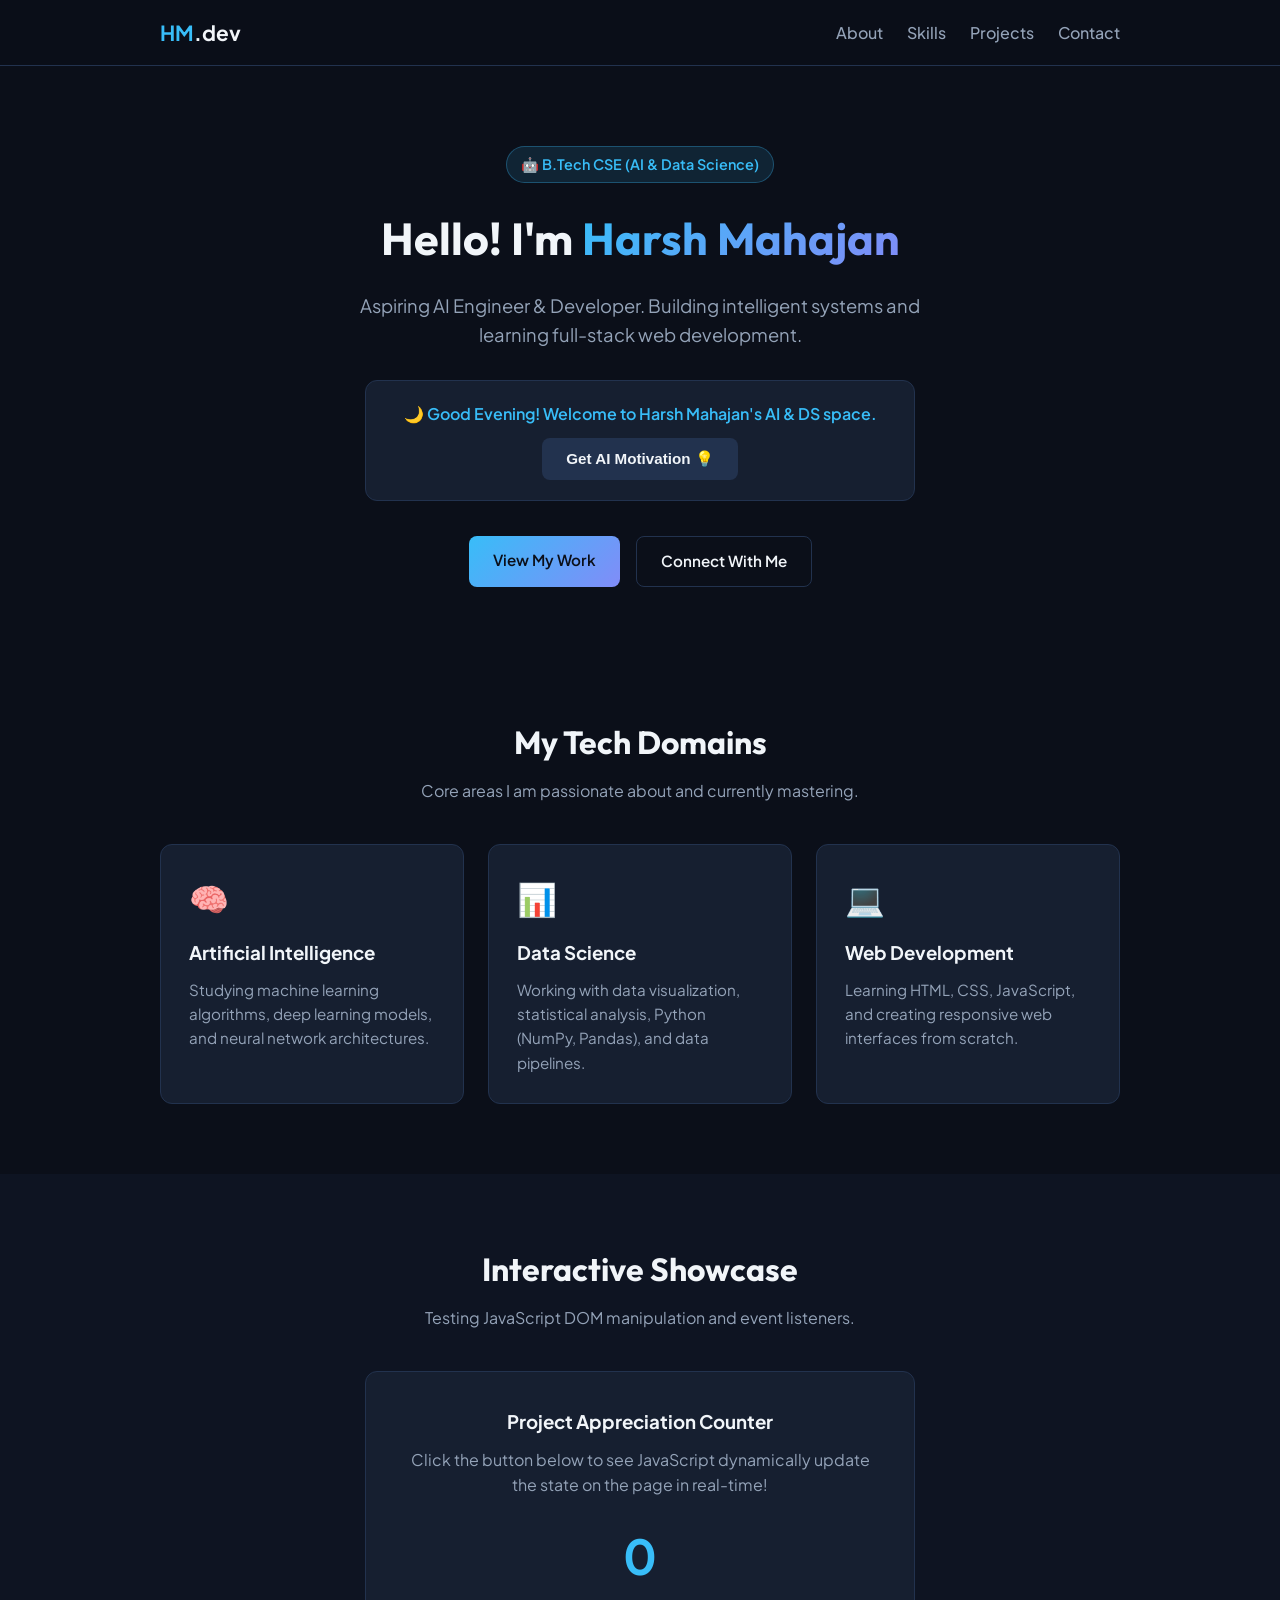
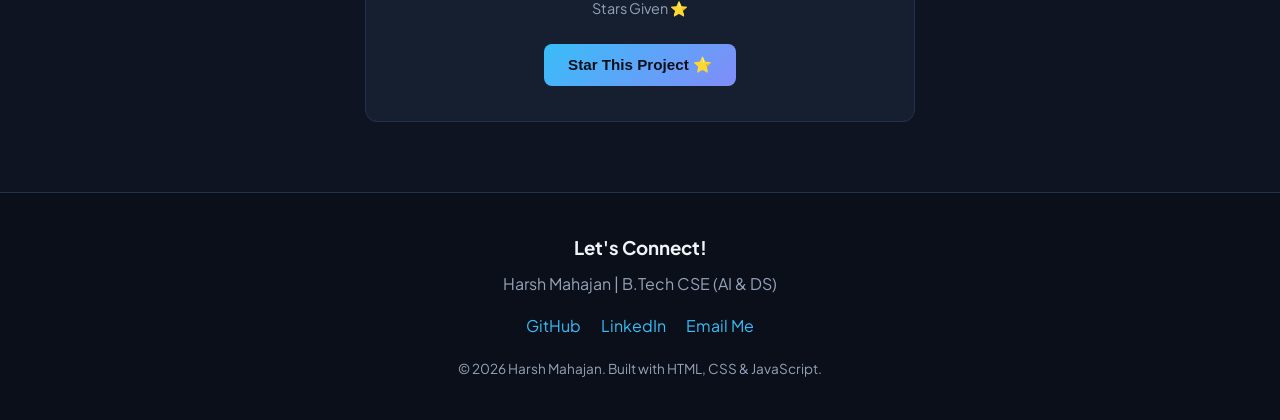
==== index.html @ 27049a89 "Initial commit" ====
<!DOCTYPE html>
<html lang="en">
<head>
  <meta charset="UTF-8" />
  <meta name="viewport" content="width=device-width, initial-scale=1.0" />
  <title>Harsh Mahajan | B.Tech CSE (AI & DS)</title>
  <meta name="description" content="Personal website of Harsh Mahajan - B.Tech CSE (AI & DS) Student. Exploring Artificial Intelligence, Data Science, and Web Development." />
  
  <!-- Google Fonts: Inter font for clean, modern look -->
  <link rel="preconnect" href="https://fonts.googleapis.com">
  <link rel="preconnect" href="https://fonts.gstatic.com" crossorigin>
  <link href="https://fonts.googleapis.com/css2?family=Outfit:wght@400;500;600;700&family=Plus+Jakarta+Sans:wght@400;500;600;700&display=swap" rel="stylesheet">
  
  <!-- Linking our CSS stylesheet -->
  <link rel="stylesheet" href="style.css" />
</head>
<body>

  <!-- Navigation Bar -->
  <header class="navbar">
    <div class="container nav-content">
      <div class="logo">
        <span class="logo-accent">HM</span>.dev
      </div>
      <nav>
        <ul class="nav-links">
          <li><a href="#about">About</a></li>
          <li><a href="#skills">Skills</a></li>
          <li><a href="#projects">Projects</a></li>
          <li><a href="#contact">Contact</a></li>
        </ul>
      </nav>
    </div>
  </header>

  <!-- Hero Section -->
  <section id="about" class="hero">
    <div class="container">
      <div class="badge">🤖 B.Tech CSE (AI & Data Science)</div>
      <h1 class="hero-title">
        Hello! I'm <span class="highlight">Harsh Mahajan</span>
      </h1>
      <p class="hero-subtitle">
        Aspiring AI Engineer & Developer. Building intelligent systems and learning full-stack web development.
      </p>
      
      <!-- Interactive Greeting Box (Powered by JavaScript) -->
      <div class="greeting-box" id="greetingBox">
        <p id="greetingText">Loading greeting...</p>
        <button id="quoteBtn" class="btn btn-secondary">Get AI Motivation 💡</button>
      </div>

      <div class="hero-actions">
        <a href="#projects" class="btn btn-primary">View My Work</a>
        <a href="#contact" class="btn btn-outline">Connect With Me</a>
      </div>
    </div>
  </section>

  <!-- About & Skills Section -->
  <section id="skills" class="section">
    <div class="container">
      <h2 class="section-title">My Tech Domains</h2>
      <p class="section-subtitle">Core areas I am passionate about and currently mastering.</p>
      
      <div class="grid cards-grid">
        <!-- Card 1 -->
        <div class="card">
          <div class="card-icon">🧠</div>
          <h3>Artificial Intelligence</h3>
          <p>Studying machine learning algorithms, deep learning models, and neural network architectures.</p>
        </div>

        <!-- Card 2 -->
        <div class="card">
          <div class="card-icon">📊</div>
          <h3>Data Science</h3>
          <p>Working with data visualization, statistical analysis, Python (NumPy, Pandas), and data pipelines.</p>
        </div>

        <!-- Card 3 -->
        <div class="card">
          <div class="card-icon">💻</div>
          <h3>Web Development</h3>
          <p>Learning HTML, CSS, JavaScript, and creating responsive web interfaces from scratch.</p>
        </div>
      </div>
    </div>
  </section>

  <!-- Interactive Project / Counter Section -->
  <section id="projects" class="section section-alt">
    <div class="container">
      <h2 class="section-title">Interactive Showcase</h2>
      <p class="section-subtitle">Testing JavaScript DOM manipulation and event listeners.</p>

      <div class="interactive-card">
        <h3>Project Appreciation Counter</h3>
        <p>Click the button below to see JavaScript dynamically update the state on the page in real-time!</p>
        
        <div class="counter-display">
          <span class="counter-number" id="likeCounter">0</span>
          <span class="counter-label">Stars Given ⭐</span>
        </div>

        <button id="likeBtn" class="btn btn-primary">Star This Project ⭐</button>
      </div>
    </div>
  </section>

  <!-- Contact & Footer -->
  <footer id="contact" class="footer">
    <div class="container">
      <h3>Let's Connect!</h3>
      <p>Harsh Mahajan | B.Tech CSE (AI & DS)</p>
      <div class="footer-links">
        <a href="https://github.com" target="_blank">GitHub</a>
        <a href="https://linkedin.com" target="_blank">LinkedIn</a>
        <a href="mailto:harsh@example.com">Email Me</a>
      </div>
      <p class="copyright">© 2026 Harsh Mahajan. Built with HTML, CSS & JavaScript.</p>
    </div>
  </footer>

  <!-- Linking our JavaScript file at the end of the body -->
  <script src="script.js"></script>
</body>
</html>
---- style.css ----
/* ==========================================================================
   1. CSS VARIABLES (Theme Colors & Font Settings)
   Variables let you store values in one place and reuse them everywhere!
   ========================================================================== */
:root {
  --bg-color: #0b0f19;         /* Main background (deep dark) */
  --card-bg: #161f30;          /* Card background */
  --card-border: #22324e;      /* Subtle card border */
  --accent: #38bdf8;           /* Cyan highlight color */
  --accent-purple: #818cf8;    /* Indigo/Purple accent */
  --text-primary: #f1f5f9;     /* Bright text color */
  --text-muted: #94a3b8;       /* Grey secondary text */
}

/* ==========================================================================
   2. BASIC RESET & GLOBAL STYLES
   Resetting margin & padding ensures all browsers display the page consistently.
   ========================================================================== */
* {
  margin: 0;
  padding: 0;
  box-sizing: border-box; /* Includes padding & border in element's total width */
}

body {
  background-color: var(--bg-color);
  color: var(--text-primary);
  font-family: 'Plus Jakarta Sans', -apple-system, BlinkMacSystemFont, sans-serif;
  line-height: 1.6;
}

.container {
  max-width: 1000px;
  margin: 0 auto;
  padding: 0 20px;
}

/* ==========================================================================
   3. NAVIGATION BAR (Flexbox example)
   ========================================================================== */
.navbar {
  background-color: rgba(11, 15, 25, 0.85);
  backdrop-filter: blur(10px);
  position: sticky;
  top: 0;
  border-bottom: 1px solid var(--card-border);
  z-index: 100;
  padding: 16px 0;
}

.nav-content {
  display: flex;
  justify-content: space-between;
  align-items: center;
}

.logo {
  font-size: 1.3rem;
  font-weight: 700;
}

.logo-accent {
  color: var(--accent);
}

.nav-links {
  display: flex;
  list-style: none;
  gap: 24px;
}

.nav-links a {
  color: var(--text-muted);
  text-decoration: none;
  font-weight: 500;
  transition: color 0.3s ease;
}

.nav-links a:hover {
  color: var(--accent);
}

/* ==========================================================================
   4. HERO SECTION
   ========================================================================== */
.hero {
  text-align: center;
  padding: 80px 0 60px;
}

.badge {
  display: inline-block;
  background: rgba(56, 189, 248, 0.12);
  color: var(--accent);
  padding: 6px 14px;
  border-radius: 20px;
  font-size: 0.9rem;
  font-weight: 600;
  margin-bottom: 20px;
  border: 1px solid rgba(56, 189, 248, 0.3);
}

.hero-title {
  font-family: 'Outfit', sans-serif;
  font-size: 2.8rem;
  font-weight: 700;
  margin-bottom: 16px;
}

.highlight {
  background: linear-gradient(135deg, var(--accent), var(--accent-purple));
  -webkit-background-clip: text;
  -webkit-text-fill-color: transparent;
}

.hero-subtitle {
  color: var(--text-muted);
  font-size: 1.15rem;
  max-width: 600px;
  margin: 0 auto 30px;
}

/* Interactive Greeting Box */
.greeting-box {
  background: var(--card-bg);
  border: 1px solid var(--card-border);
  padding: 20px;
  border-radius: 12px;
  max-width: 550px;
  margin: 0 auto 35px;
}

#greetingText {
  color: var(--accent);
  font-weight: 600;
  margin-bottom: 12px;
}

/* Buttons */
.hero-actions {
  display: flex;
  justify-content: center;
  gap: 16px;
}

.btn {
  padding: 12px 24px;
  border-radius: 8px;
  text-decoration: none;
  font-weight: 600;
  cursor: pointer;
  border: none;
  font-size: 0.95rem;
  transition: transform 0.2s ease, background 0.3s ease;
}

.btn:hover {
  transform: translateY(-2px);
}

.btn-primary {
  background: linear-gradient(135deg, var(--accent), var(--accent-purple));
  color: #0b0f19;
}

.btn-secondary {
  background: #22324e;
  color: var(--text-primary);
}

.btn-outline {
  border: 1px solid var(--card-border);
  color: var(--text-primary);
  background: transparent;
}

.btn-outline:hover {
  border-color: var(--accent);
  color: var(--accent);
}

/* ==========================================================================
   5. SECTIONS & CSS GRID (Cards Grid)
   ========================================================================== */
.section {
  padding: 70px 0;
}

.section-alt {
  background-color: #0e1422;
}

.section-title {
  font-family: 'Outfit', sans-serif;
  font-size: 2rem;
  text-align: center;
  margin-bottom: 10px;
}

.section-subtitle {
  color: var(--text-muted);
  text-align: center;
  margin-bottom: 40px;
}

/* Grid Layout for Cards */
.cards-grid {
  display: grid;
  grid-template-columns: repeat(auto-fit, minmax(280px, 1fr));
  gap: 24px;
}

.card {
  background: var(--card-bg);
  border: 1px solid var(--card-border);
  padding: 28px;
  border-radius: 12px;
  transition: transform 0.3s ease, border-color 0.3s ease;
}

.card:hover {
  transform: translateY(-6px);
  border-color: var(--accent);
}

.card-icon {
  font-size: 2rem;
  margin-bottom: 14px;
}

.card h3 {
  margin-bottom: 10px;
  color: var(--text-primary);
}

.card p {
  color: var(--text-muted);
  font-size: 0.95rem;
}

/* Interactive Project Card */
.interactive-card {
  background: var(--card-bg);
  border: 1px solid var(--card-border);
  padding: 35px;
  border-radius: 12px;
  text-align: center;
  max-width: 550px;
  margin: 0 auto;
}

.interactive-card h3 {
  margin-bottom: 10px;
}

.interactive-card p {
  color: var(--text-muted);
  margin-bottom: 20px;
}

.counter-display {
  margin-bottom: 24px;
}

.counter-number {
  font-size: 3rem;
  font-weight: 700;
  color: var(--accent);
  display: block;
}

.counter-label {
  color: var(--text-muted);
  font-size: 0.9rem;
}

/* ==========================================================================
   6. FOOTER
   ========================================================================== */
.footer {
  border-top: 1px solid var(--card-border);
  padding: 40px 0;
  text-align: center;
}

.footer h3 {
  margin-bottom: 8px;
}

.footer p {
  color: var(--text-muted);
}

.footer-links {
  display: flex;
  justify-content: center;
  gap: 20px;
  margin: 16px 0;
}

.footer-links a {
  color: var(--accent);
  text-decoration: none;
}

.footer-links a:hover {
  text-decoration: underline;
}

.copyright {
  font-size: 0.85rem;
  margin-top: 20px;
  color: var(--text-muted);
}
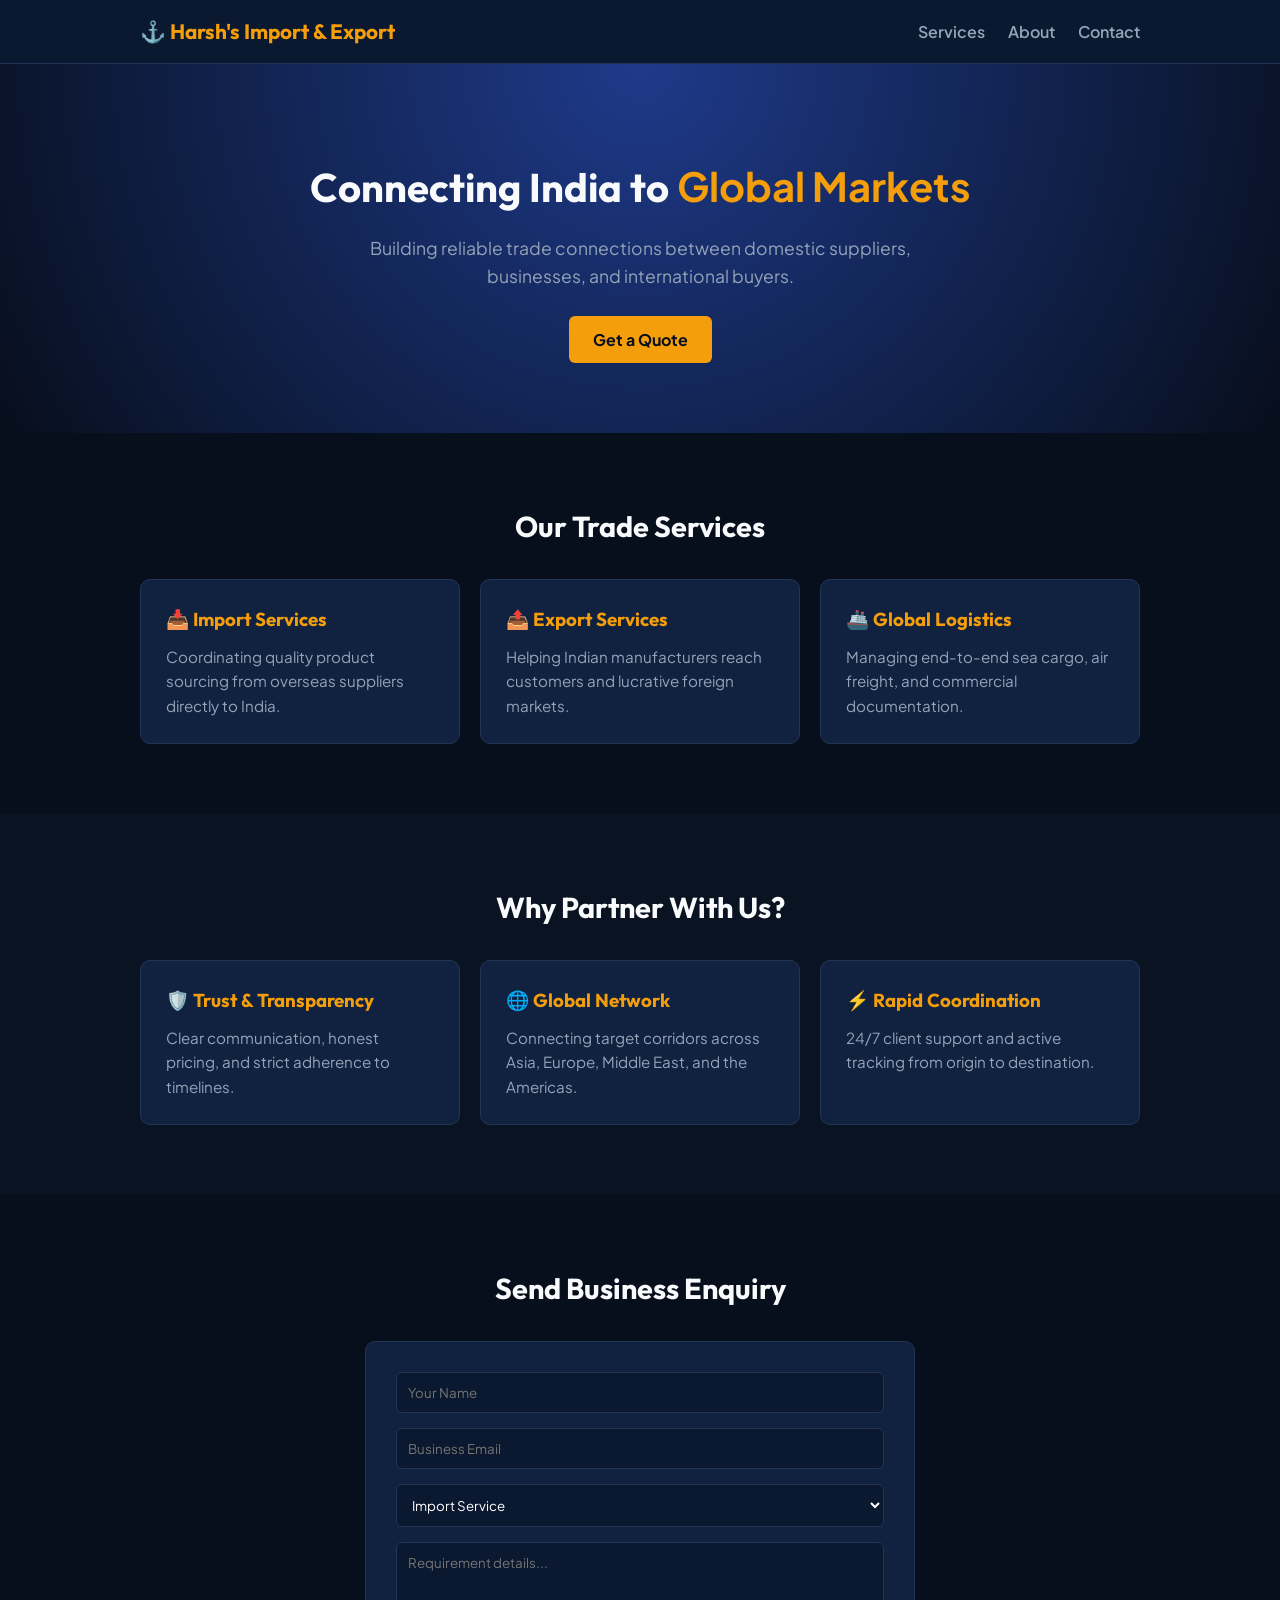
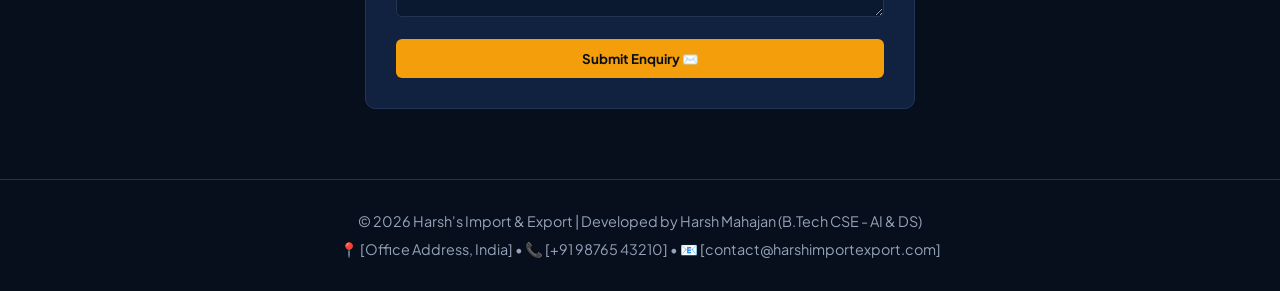
==== commit c6d4c8bd: "Initial website" ====
--- a/index.html
+++ b/index.html
@@ -1,128 +1,296 @@
 <!DOCTYPE html>
 <html lang="en">
+
 <head>
-  <meta charset="UTF-8" />
-  <meta name="viewport" content="width=device-width, initial-scale=1.0" />
-  <title>Harsh Mahajan | B.Tech CSE (AI & DS)</title>
-  <meta name="description" content="Personal website of Harsh Mahajan - B.Tech CSE (AI & DS) Student. Exploring Artificial Intelligence, Data Science, and Web Development." />
-  
-  <!-- Google Fonts: Inter font for clean, modern look -->
-  <link rel="preconnect" href="https://fonts.googleapis.com">
-  <link rel="preconnect" href="https://fonts.gstatic.com" crossorigin>
-  <link href="https://fonts.googleapis.com/css2?family=Outfit:wght@400;500;600;700&family=Plus+Jakarta+Sans:wght@400;500;600;700&display=swap" rel="stylesheet">
-  
-  <!-- Linking our CSS stylesheet -->
-  <link rel="stylesheet" href="style.css" />
+
+  <meta charset="UTF-8">
+  <meta name="viewport" content="width=device-width, initial-scale=1.0">
+  <title>Harsh's Import & Export | Connecting India to Global Markets</title>
+  <!-- Modern Google Fonts: Outfit for titles, Plus Jakarta Sans for body text -->
+  <link
+    href="https://fonts.googleapis.com/css2?family=Outfit:wght@600;700&family=Plus+Jakarta+Sans:wght@400;600&display=swap"
+    rel="stylesheet">
+  <style>
+    /* 1. COLOR VARIABLES & BASE RESET */
+    :root {
+      --navy: #0a192f;
+      --card-bg: #112240;
+      --gold: #f59e0b;
+      --text: #f8fafc;
+      --muted: #94a3b8;
+    }
+
+    * {
+      margin: 0;
+      padding: 0;
+      box-sizing: border-box;
+      font-family: 'Plus Jakarta Sans', sans-serif;
+    }
+
+    body {
+      background: #070e1c;
+      color: var(--text);
+      line-height: 1.6;
+    }
+
+    .container {
+      width: 90%;
+      max-width: 1000px;
+      margin: auto;
+      padding: 20px 0;
+    }
+
+    /* 2. NAVIGATION BAR */
+    header {
+      background: var(--navy);
+      border-bottom: 1px solid #233554;
+      position: sticky;
+      top: 0;
+      z-index: 100;
+    }
+
+    .nav {
+      display: flex;
+      justify-content: space-between;
+      align-items: center;
+      padding: 15px 0;
+    }
+
+    .logo {
+      font-family: 'Outfit', sans-serif;
+      font-size: 1.3rem;
+      font-weight: 700;
+      color: var(--gold);
+    }
+
+    .nav a {
+      color: var(--muted);
+      text-decoration: none;
+      margin-left: 20px;
+      font-weight: 600;
+      transition: 0.3s;
+    }
+
+    .nav a:hover {
+      color: var(--gold);
+    }
+
+    /* 3. HERO SECTION */
+    .hero {
+      text-align: center;
+      padding: 70px 0 50px;
+      background: radial-gradient(circle at top, #1e3a8a, #070e1c);
+    }
+
+    .hero h1 {
+      font-family: 'Outfit', sans-serif;
+      font-size: 2.5rem;
+      margin-bottom: 15px;
+    }
+
+    .hero span {
+      color: var(--gold);
+    }
+
+    .hero p {
+      color: var(--muted);
+      max-width: 600px;
+      margin: auto auto 25px;
+      font-size: 1.1rem;
+    }
+
+    /* 4. BUTTONS */
+    .btn {
+      background: var(--gold);
+      color: #070e1c;
+      padding: 11px 24px;
+      border-radius: 6px;
+      text-decoration: none;
+      font-weight: 700;
+      border: none;
+      cursor: pointer;
+      transition: 0.3s;
+      display: inline-block;
+    }
+
+    .btn:hover {
+      background: #d97706;
+      transform: translateY(-2px);
+    }
+
+    /* 5. SECTIONS & RESPONSIVE CARDS GRID */
+    .section {
+      padding: 50px 0;
+    }
+
+    .section-title {
+      font-family: 'Outfit', sans-serif;
+      text-align: center;
+      font-size: 1.8rem;
+      margin-bottom: 30px;
+    }
+
+    .grid {
+      display: grid;
+      grid-template-columns: repeat(auto-fit, minmax(260px, 1fr));
+      gap: 20px;
+    }
+
+    .card {
+      background: var(--card-bg);
+      border: 1px solid #233554;
+      border-radius: 10px;
+      padding: 25px;
+      transition: 0.3s;
+    }
+
+    .card:hover {
+      transform: translateY(-5px);
+      border-color: var(--gold);
+    }
+
+    .card h3 {
+      color: var(--gold);
+      margin-bottom: 10px;
+      font-family: 'Outfit', sans-serif;
+    }
+
+    .card p {
+      color: var(--muted);
+      font-size: 0.95rem;
+    }
+
+    /* 6. BUSINESS ENQUIRY FORM */
+    .form-box {
+      background: var(--card-bg);
+      border: 1px solid #233554;
+      padding: 30px;
+      border-radius: 10px;
+      max-width: 550px;
+      margin: auto;
+    }
+
+    .form-box input,
+    .form-box textarea,
+    .form-box select {
+      width: 100%;
+      padding: 11px;
+      margin-bottom: 15px;
+      border-radius: 6px;
+      border: 1px solid #233554;
+      background: #0a192f;
+      color: #fff;
+      outline: none;
+    }
+
+    .form-box input:focus,
+    .form-box textarea:focus {
+      border-color: var(--gold);
+    }
+
+    /* 7. FOOTER */
+    footer {
+      text-align: center;
+      padding: 30px 0;
+      border-top: 1px solid #233554;
+      color: var(--muted);
+      font-size: 0.9rem;
+    }
+  </style>
 </head>
+
 <body>
-
-  <!-- Navigation Bar -->
-  <header class="navbar">
-    <div class="container nav-content">
-      <div class="logo">
-        <span class="logo-accent">HM</span>.dev
+  <!-- HEADER NAVIGATION -->
+  <header>
+    <div class="container nav">
+      <div class="logo">⚓ Harsh's Import & Export</div>
+      <nav>
+        <a href="#services">Services</a>
+        <a href="#about">About</a>
+        <a href="#contact">Contact</a>
+      </nav>
+    </div>
+  </header>
+  <!-- HERO SECTION -->
+  <section class="hero">
+    <div class="container">
+      <h1>Connecting India to <span>Global Markets</span></h1>
+      <p>Building reliable trade connections between domestic suppliers, businesses, and international buyers.</p>
+      <a href="#contact" class="btn">Get a Quote</a>
+    </div>
+  </section>
+  <!-- SERVICES SECTION -->
+  <section id="services" class="section">
+    <div class="container">
+      <h2 class="section-title">Our Trade Services</h2>
+      <div class="grid">
+        <div class="card">
+          <h3>📥 Import Services</h3>
+          <p>Coordinating quality product sourcing from overseas suppliers directly to India.</p>
+        </div>
+        <div class="card">
+          <h3>📤 Export Services</h3>
+          <p>Helping Indian manufacturers reach customers and lucrative foreign markets.</p>
+        </div>
+        <div class="card">
+          <h3>🚢 Global Logistics</h3>
+          <p>Managing end-to-end sea cargo, air freight, and commercial documentation.</p>
+        </div>
       </div>
-      <nav>
-        <ul class="nav-links">
-          <li><a href="#about">About</a></li>
-          <li><a href="#skills">Skills</a></li>
-          <li><a href="#projects">Projects</a></li>
-          <li><a href="#contact">Contact</a></li>
-        </ul>
-      </nav>
-    </div>
-  </header>
-
-  <!-- Hero Section -->
-  <section id="about" class="hero">
-    <div class="container">
-      <div class="badge">🤖 B.Tech CSE (AI & Data Science)</div>
-      <h1 class="hero-title">
-        Hello! I'm <span class="highlight">Harsh Mahajan</span>
-      </h1>
-      <p class="hero-subtitle">
-        Aspiring AI Engineer & Developer. Building intelligent systems and learning full-stack web development.
-      </p>
-      
-      <!-- Interactive Greeting Box (Powered by JavaScript) -->
-      <div class="greeting-box" id="greetingBox">
-        <p id="greetingText">Loading greeting...</p>
-        <button id="quoteBtn" class="btn btn-secondary">Get AI Motivation 💡</button>
+    </div>
+  </section>
+  <!-- ABOUT SECTION -->
+  <section id="about" class="section" style="background: #091322;">
+    <div class="container">
+      <h2 class="section-title">Why Partner With Us?</h2>
+      <div class="grid">
+        <div class="card">
+          <h3>🛡️ Trust & Transparency</h3>
+          <p>Clear communication, honest pricing, and strict adherence to timelines.</p>
+        </div>
+        <div class="card">
+          <h3>🌐 Global Network</h3>
+          <p>Connecting target corridors across Asia, Europe, Middle East, and the Americas.</p>
+        </div>
+        <div class="card">
+          <h3>⚡ Rapid Coordination</h3>
+          <p>24/7 client support and active tracking from origin to destination.</p>
+        </div>
       </div>
-
-      <div class="hero-actions">
-        <a href="#projects" class="btn btn-primary">View My Work</a>
-        <a href="#contact" class="btn btn-outline">Connect With Me</a>
-      </div>
-    </div>
-  </section>
-
-  <!-- About & Skills Section -->
-  <section id="skills" class="section">
-    <div class="container">
-      <h2 class="section-title">My Tech Domains</h2>
-      <p class="section-subtitle">Core areas I am passionate about and currently mastering.</p>
-      
-      <div class="grid cards-grid">
-        <!-- Card 1 -->
-        <div class="card">
-          <div class="card-icon">🧠</div>
-          <h3>Artificial Intelligence</h3>
-          <p>Studying machine learning algorithms, deep learning models, and neural network architectures.</p>
-        </div>
-
-        <!-- Card 2 -->
-        <div class="card">
-          <div class="card-icon">📊</div>
-          <h3>Data Science</h3>
-          <p>Working with data visualization, statistical analysis, Python (NumPy, Pandas), and data pipelines.</p>
-        </div>
-
-        <!-- Card 3 -->
-        <div class="card">
-          <div class="card-icon">💻</div>
-          <h3>Web Development</h3>
-          <p>Learning HTML, CSS, JavaScript, and creating responsive web interfaces from scratch.</p>
-        </div>
-      </div>
-    </div>
-  </section>
-
-  <!-- Interactive Project / Counter Section -->
-  <section id="projects" class="section section-alt">
-    <div class="container">
-      <h2 class="section-title">Interactive Showcase</h2>
-      <p class="section-subtitle">Testing JavaScript DOM manipulation and event listeners.</p>
-
-      <div class="interactive-card">
-        <h3>Project Appreciation Counter</h3>
-        <p>Click the button below to see JavaScript dynamically update the state on the page in real-time!</p>
-        
-        <div class="counter-display">
-          <span class="counter-number" id="likeCounter">0</span>
-          <span class="counter-label">Stars Given ⭐</span>
-        </div>
-
-        <button id="likeBtn" class="btn btn-primary">Star This Project ⭐</button>
-      </div>
-    </div>
-  </section>
-
-  <!-- Contact & Footer -->
-  <footer id="contact" class="footer">
-    <div class="container">
-      <h3>Let's Connect!</h3>
-      <p>Harsh Mahajan | B.Tech CSE (AI & DS)</p>
-      <div class="footer-links">
-        <a href="https://github.com" target="_blank">GitHub</a>
-        <a href="https://linkedin.com" target="_blank">LinkedIn</a>
-        <a href="mailto:harsh@example.com">Email Me</a>
-      </div>
-      <p class="copyright">© 2026 Harsh Mahajan. Built with HTML, CSS & JavaScript.</p>
-    </div>
+    </div>
+  </section>
+  <!-- CONTACT ENQUIRY FORM -->
+  <section id="contact" class="section">
+    <div class="container">
+      <h2 class="section-title">Send Business Enquiry</h2>
+      <form class="form-box" id="tradeForm">
+        <input type="text" id="name" placeholder="Your Name" required>
+        <input type="email" id="email" placeholder="Business Email" required>
+        <select id="service">
+          <option value="Import">Import Service</option>
+          <option value="Export">Export Service</option>
+          <option value="Logistics">Logistics</option>
+        </select>
+        <textarea id="msg" rows="3" placeholder="Requirement details..." required></textarea>
+        <button type="submit" class="btn" style="width: 100%;">Submit Enquiry ✉️</button>
+      </form>
+    </div>
+  </section>
+  <!-- FOOTER -->
+  <footer>
+    <p>© 2026 Harsh's Import & Export | Developed by Harsh Mahajan (B.Tech CSE - AI & DS)</p>
+    <p style="margin-top: 5px;">📍 [Office Address, India] • 📞 [+91 98765 43210] • 📧 [contact@harshimportexport.com]
+    </p>
   </footer>
-
-  <!-- Linking our JavaScript file at the end of the body -->
-  <script src="script.js"></script>
+  <!-- JAVASCRIPT LOGIC -->
+  <script>
+    document.getElementById('tradeForm').addEventListener('submit', function (e) {
+      e.preventDefault();
+      const clientName = document.getElementById('name').value;
+      alert('Thank you ' + clientName + '! Your trade enquiry has been received. We will contact you soon.');
+      this.reset();
+    });
+  </script>
 </body>
-</html>
+
+</html>
